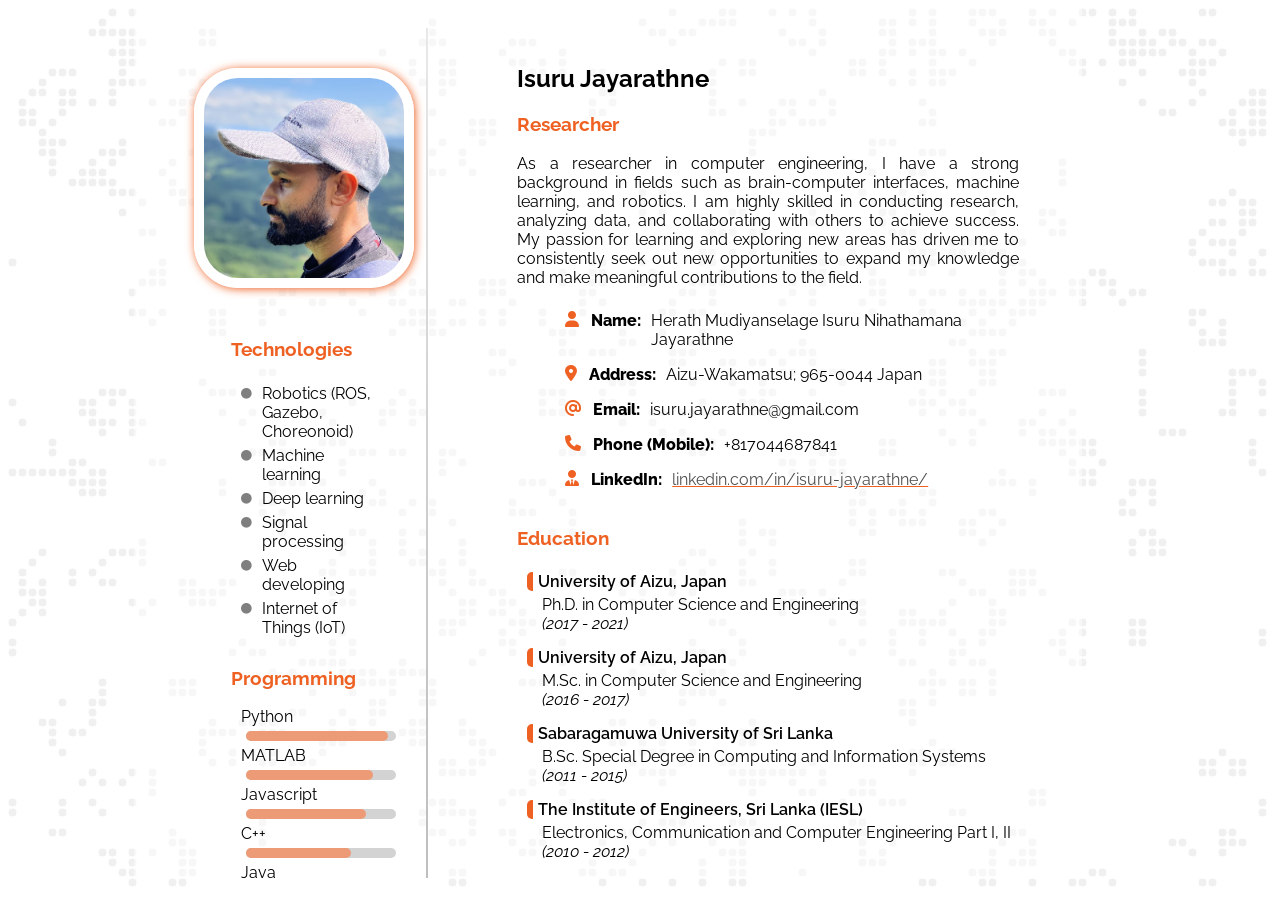
==== index.html @ 7d5bf8aa "Add files via upload First commit" ====
<!DOCTYPE html>
<html>
<head>
<!-- <script src="https://cdn.tailwindcss.com"></script> -->
<link rel="preconnect" href="https://fonts.googleapis.com">
<link rel="preconnect" href="https://fonts.gstatic.com" crossorigin>
<link href="https://fonts.googleapis.com/css2?family=Raleway&display=swap" rel="stylesheet">
<link rel="stylesheet" type="text/css" href="./css/main.css?<?=filesize('./css/main.css?')">
<link rel="stylesheet" type="text/css" href="https://cdnjs.cloudflare.com/ajax/libs/font-awesome/6.2.1/css/all.min.css">
</head>

<body>
  <div id="container">
  <canvas width=600 height=600 id="gol"></canvas>
    <div id="overlay">

      <!-- Left panel -->
      <div class="main-pane">
        <div class="left-pane">
          <div id="profile-pic">
            <img src="./img/ij.png">
          </div>

          <div class="left-pane-content">
            <div  class="tech-info">
              <h3 class="sub-header">Technologies</h3>
              <ul id="tech-list"></ul>
            </div>
            
            <div  class="prog-info">
              <h3 class="sub-header">Programming</h3>
              <ul id="prog-list"></ul>
            </div>

            <div class="langs-info">
              <h3 class="sub-header">Languages</h3>
              <ul id="lang-list"></ul>
            </div>
            
          </div>         
        </div>

        <!-- Right panel -->
        <div class="right-pane">

          <!-- Top description -->
          <h2 id="title-top"></h2>
          <h3 id="position-top"></h3>
          <p id="desc-top"></p>  

          <!-- Basic information -->
          <div class="basic-info">
            <ul id="basic-records"></ul>
          </div>
          
          <!-- Education information -->
          <div class="edu-info">
            <h3 class="sub-header">Education</h3>
            <ul id="edu-records"></ul>
          </div>

          <!-- Experience information -->
          <div class="exp-info">
            <h3 class="sub-header">Experience</h3>
            <ul id="exp-records"></ul>
          </div>

        </div>

      </div>

    </div>
  </div>
  
  <script src="./js/data.js"></script>
  <script src="./js/main.js"></script>
  <script src="./js/gol.js"></script>

</body>
</html>
---- css/main.css ----
*{
  font-family: 'Raleway', sans-serif;
}

a {
  color: #4f4f4f;
  text-decoration-color: #EE6123;
}

a:hover {
  font-weight: 800;
}

#container {
  position: relative;
}

#container canvas, #overlay {
  position: absolute;
}

#overlay {
  background-color:rgba(255,255,255,0.5); 
  width: 75%;
  height: 90vh;
  overflow-y: auto;
  margin-left: 10%;
  padding-top: 20px;
  padding-bottom: 40px;
  padding-left: auto;
  padding-right: auto;
  /*border-width: 2px;
  border-style: solid;
  border-image: 
    linear-gradient(
      to bottom, 
      rgb(150,150,150), 
      rgba(0, 0, 0, 0)
    ) 1 100%;*/
}

#profile-pic img {
  border-radius: 20%;
  height: 200px; 
  width: 200px; 
  border: solid 10px #fff;
  box-shadow: 1px 1px 10px #EE6123 /*rgb(75, 75, 75);*/
}

#profile-pic {
  padding-top: 40px;
  display: flex;
  justify-content: center;
}

.main-pane {
  display: grid;
  grid-template-columns: 6fr 1fr 13fr;
  gap: 1em;
  margin-left: 5%;
  margin-right: 5%;
}

#overlay::-webkit-scrollbar-track
{
	-webkit-box-shadow: inset 0 0 6px rgba(167, 167, 167, 0.03);
	border-radius: 5px;
	background-color: #F5F5F5;
}

#overlay::-webkit-scrollbar
{
	width: 5px;
	background-color: #F5F5F5;
}

#overlay::-webkit-scrollbar-thumb
{
	border-radius: 5px;
	-webkit-box-shadow: inset 0 0 6px rgba(214, 214, 214, 0.3);
	background-color: rgb(196, 196, 196);
  background-image: -webkit-linear-gradient(top,
											  #e4e4e4 0%,
											  #9d9c9c 50%,
											  #9d9c9c 51%,
											  #e4e4e4 100%);
}

.left-pane {
  border-right: solid 2px #000;
  border-image: 
    radial-gradient(
      /* to bottom,  */
      rgb(150,150,150), 
      rgba(0, 0, 0, 0)
    ) 1 100%;
}

.left-pane-content {
  padding-top: 20px;
  padding-left: 20%;
}

.right-pane {
  grid-column-start: 3;
  padding: 1em;
  /* border: solid 2px #000; */
}

#position-top {
  color: #EE6123;
}

#desc-top {
  text-align: justify;
}

.record {
  list-style: none;
  display: flex;
  padding: 8px;
}

.record i {
  padding-right: 10px;
  color: #EE6123;
}

.record .rec-label {
  font-weight: 800;
  margin-left: 2px;
  margin-right: 10px;
}

.sub-header {
  margin-top: 30px;
  color: #EE6123;
  /* color: #DD6031; */
}

.edu-info ul, .exp-info ul {
  padding-left: 10px;
}

.edu-info li, .exp-info li{
  list-style: none;
  padding-bottom: 10px;
  padding-top: 5px;  
}

.edu-info .rec-inst, .exp-info .rec-inst {
  font-weight: 600;
  border-left: solid 6px #EE6123;
  padding-left: 5px;
  border-radius: 5px;
}

.edu-info .rec-ach, .rec-res {
  padding-left: 15px;
  padding-top: 4px;
  text-align: justify;
}

.edu-info .rec-per, .exp-info .rec-per {
  padding-left: 15px;
  font-style: italic;
}

.exp-info .rec-pos {
  padding-left: 15px;
  color: #EE6123;
}

.langs-info ul, .tech-info ul, .prog-info ul{
  list-style: none;
  padding-left: 10px;
}

.langs-info ul li, .tech-info ul li{
  display: flex;
  padding-top: 5px;
  width: 75%;  
}

.langs-info ul li i, .tech-info ul li i{
  font-size: 8pt;
  margin-right: 10px;
  margin-top: 4px;
  color: #7f7f7f;
}

.langs-info ul li .rec-level {
  margin-top: 1px;
  font-size: smaller;
  margin-left: auto;
  text-align: right;
  color: #EE6123;
}

.prog-info .p-bar{
  margin: 5px;
  height: 10px;
  width: 150px;
  background-color: #d3d3d3;
  border-radius: 5px;
}

.prog-info .progress{
  height: 10px;
  background-color: #ed9a76;
  border-radius: 5px;
}
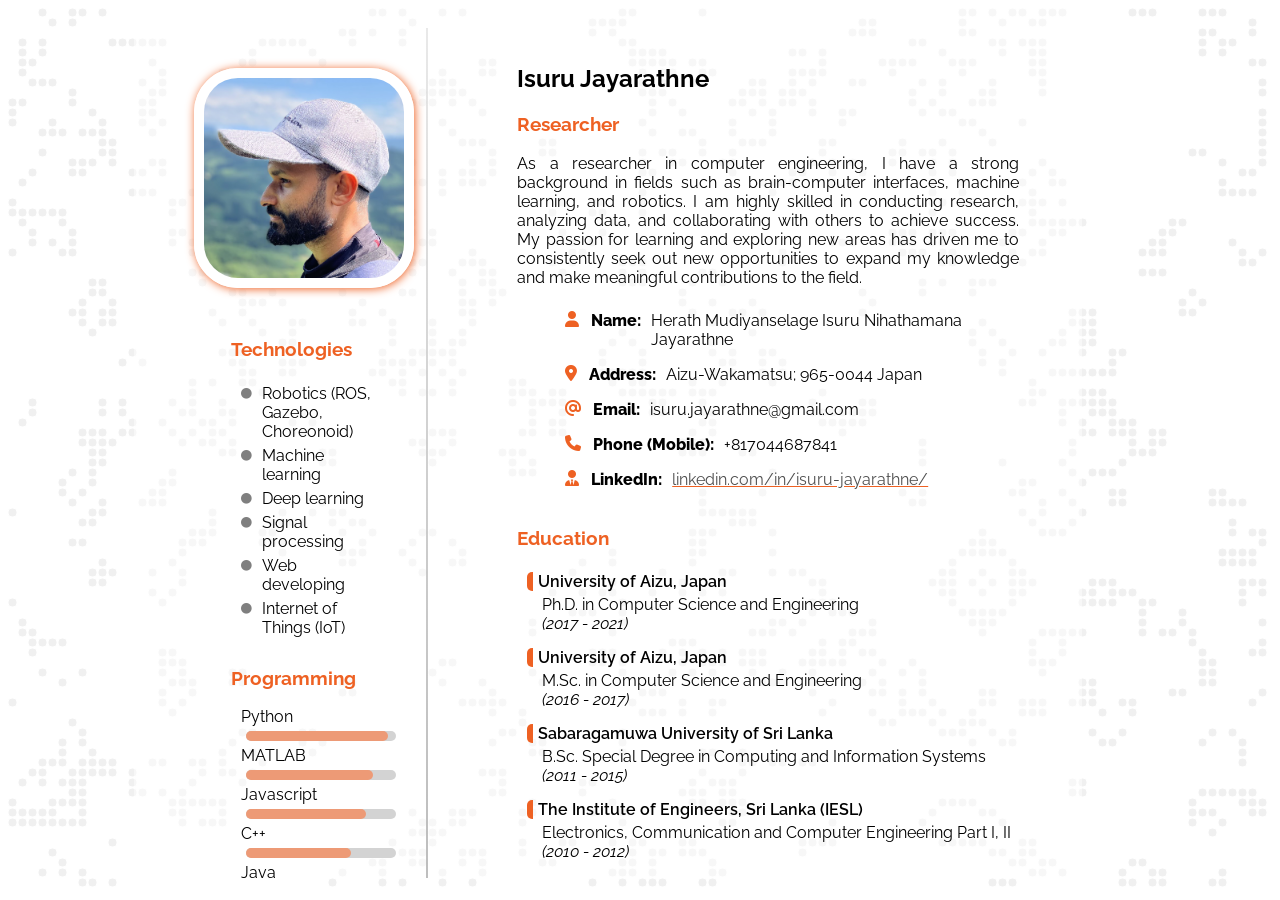
==== commit 5409ed77: "favicon code added" ====
--- a/index.html
+++ b/index.html
@@ -7,6 +7,7 @@
 <link href="https://fonts.googleapis.com/css2?family=Raleway&display=swap" rel="stylesheet">
 <link rel="stylesheet" type="text/css" href="./css/main.css?<?=filesize('./css/main.css?')">
 <link rel="stylesheet" type="text/css" href="https://cdnjs.cloudflare.com/ajax/libs/font-awesome/6.2.1/css/all.min.css">
+<link rel="icon" type="image/x-icon" href="./img/favicon.png">
 </head>
 
 <body>
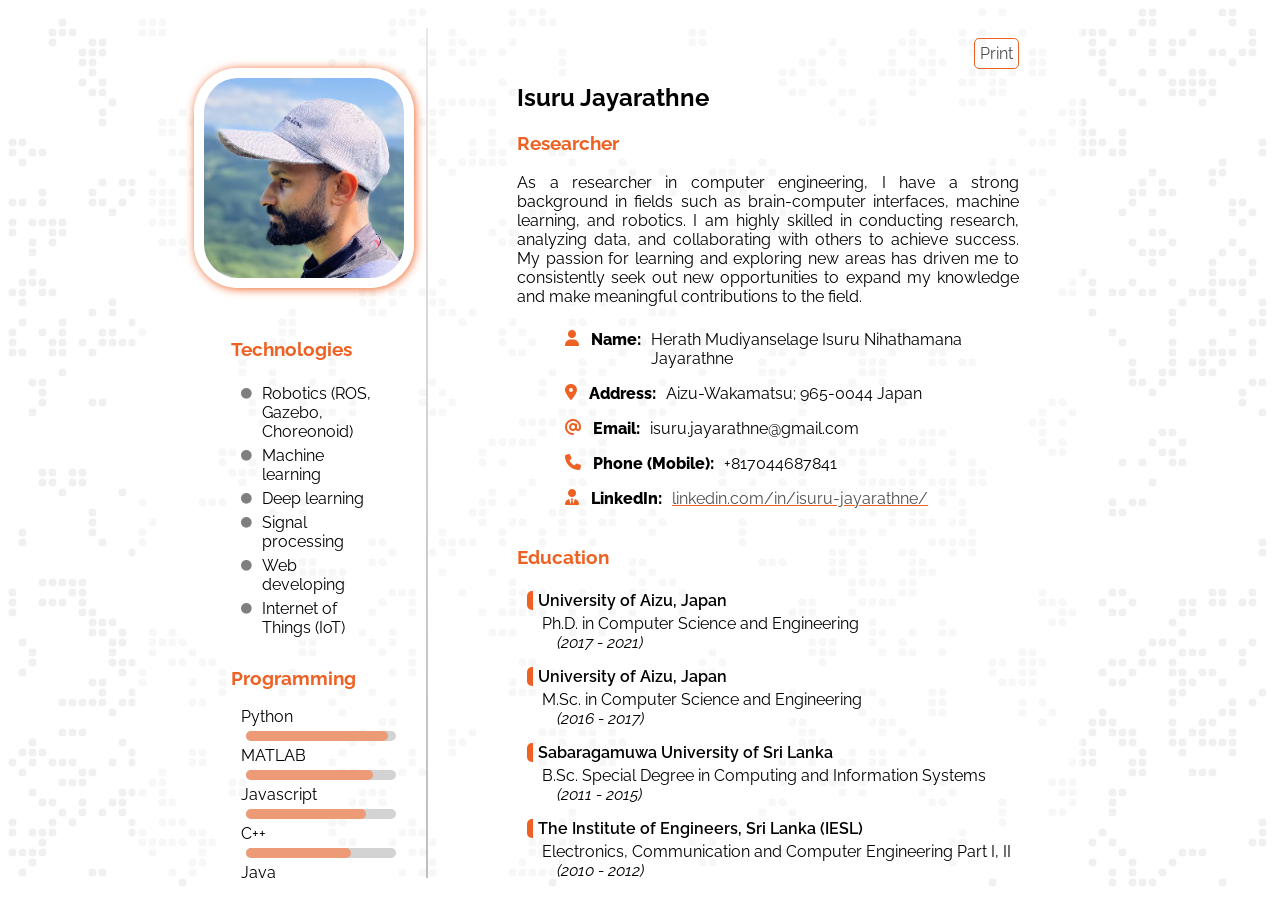
==== commit fb9d8e98: "printable css has been updated" ====
--- a/index.html
+++ b/index.html
@@ -6,6 +6,7 @@
 <link rel="preconnect" href="https://fonts.gstatic.com" crossorigin>
 <link href="https://fonts.googleapis.com/css2?family=Raleway&display=swap" rel="stylesheet">
 <link rel="stylesheet" type="text/css" href="./css/main.css?<?=filesize('./css/main.css?')">
+<link rel="stylesheet" type="text/css" href="./css/print_page.css">
 <link rel="stylesheet" type="text/css" href="https://cdnjs.cloudflare.com/ajax/libs/font-awesome/6.2.1/css/all.min.css">
 <link rel="icon" type="image/x-icon" href="./img/favicon.png">
 </head>
@@ -14,12 +15,13 @@
   <div id="container">
   <canvas width=600 height=600 id="gol"></canvas>
     <div id="overlay">
-
+    
       <!-- Left panel -->
       <div class="main-pane">
         <div class="left-pane">
           <div id="profile-pic">
-            <img src="./img/ij.png">
+            <img id="web-pic" src="./img/ij.png">
+            <img id="print-pic" src="./img/p_pic.png" style="display: none;">
           </div>
 
           <div class="left-pane-content">
@@ -43,7 +45,9 @@
 
         <!-- Right panel -->
         <div class="right-pane">
-
+          <div class="print-btn">
+            <a href="" onclick="window.print()">Print</a> 
+          </div>
           <!-- Top description -->
           <h2 id="title-top"></h2>
           <h3 id="position-top"></h3>
--- a/css/main.css
+++ b/css/main.css
@@ -29,14 +29,6 @@
   padding-bottom: 40px;
   padding-left: auto;
   padding-right: auto;
-  /*border-width: 2px;
-  border-style: solid;
-  border-image: 
-    linear-gradient(
-      to bottom, 
-      rgb(150,150,150), 
-      rgba(0, 0, 0, 0)
-    ) 1 100%;*/
 }
 
 #profile-pic img {
@@ -107,6 +99,17 @@
   /* border: solid 2px #000; */
 }
 
+.print-btn {
+  text-align: right;
+}
+
+.print-btn a {
+  text-decoration: none;
+  padding: 5px;
+  border: solid 1px #EE6123;
+  border-radius: 5px;
+}
+
 #position-top {
   color: #EE6123;
 }
@@ -162,8 +165,12 @@
 }
 
 .edu-info .rec-per, .exp-info .rec-per {
-  padding-left: 15px;
+  padding-left: 30px;
   font-style: italic;
+}
+
+.exp-info .rec-techs {
+  padding-left: 30px;
 }
 
 .exp-info .rec-pos {
@@ -209,4 +216,111 @@
   height: 10px;
   background-color: #ed9a76;
   border-radius: 5px;
+}
+
+@media print {
+  @page { margin: 0; }
+  body { margin: 0cm; }
+
+  *{
+      font-family: 'Times New Roman', Times, serif;
+      font-size: 11pt;
+  }
+
+  #gol {
+      display: none;
+  }
+
+  .right-pane h3 {
+    margin-top: -10px; 
+    margin-bottom: -15px;
+  } 
+
+  .rec-res {
+    display: none;
+  }
+
+  #web-pic {
+    display: none;
+  }
+
+  #print-pic {
+    display: block !important;
+  }
+
+  #profile-pic img {
+    border-width: 0px;
+    height: 200px !important; 
+    width: 150px !important;
+    box-shadow: none;
+    border-radius: 5%;
+  }  
+
+  #overlay {
+    width: 100%;
+    margin-left: 0%;
+  }
+
+  .main-pane {
+    display: grid;
+    grid-template-columns: 2fr 3fr;
+    gap: 1em;
+  }
+
+  .print-btn {
+    display: none;
+  }
+
+  #desc-top {
+    margin-bottom: -10px;
+    font-size: smaller;
+  }
+
+  .left-pane {
+    border-right: solid 2px rgb(171, 171, 171);
+  }
+
+  .left-pane-content {
+    padding-top: 20px;
+  }
+
+  .left-pane-content i {
+    display: none;
+  }
+
+  .langs-info ul, .tech-info ul, .prog-info ul {
+    list-style: disc;
+  }
+
+  .record {
+    list-style: none;
+    display: flex;
+    padding: 2px;
+  }
+  .prog-list .p_bar {
+    display: none;
+  }
+
+  .langs-info ul li, .tech-info ul li{
+    display: list-item;
+    padding-top: 5px;
+    width: 100%;  
+  }
+
+  .langs-info ul li .rec-level {
+    margin-top: 1px;
+    font-size: smaller;
+    margin-left: auto;
+    text-align: left;
+    color: #7d7d7d;
+  }
+
+  .edu-info li, .exp-info li{
+    list-style: none;
+    padding-bottom: 2px;
+  }
+
+  .rec-techs {
+    font-size: smaller;
+  }
 }
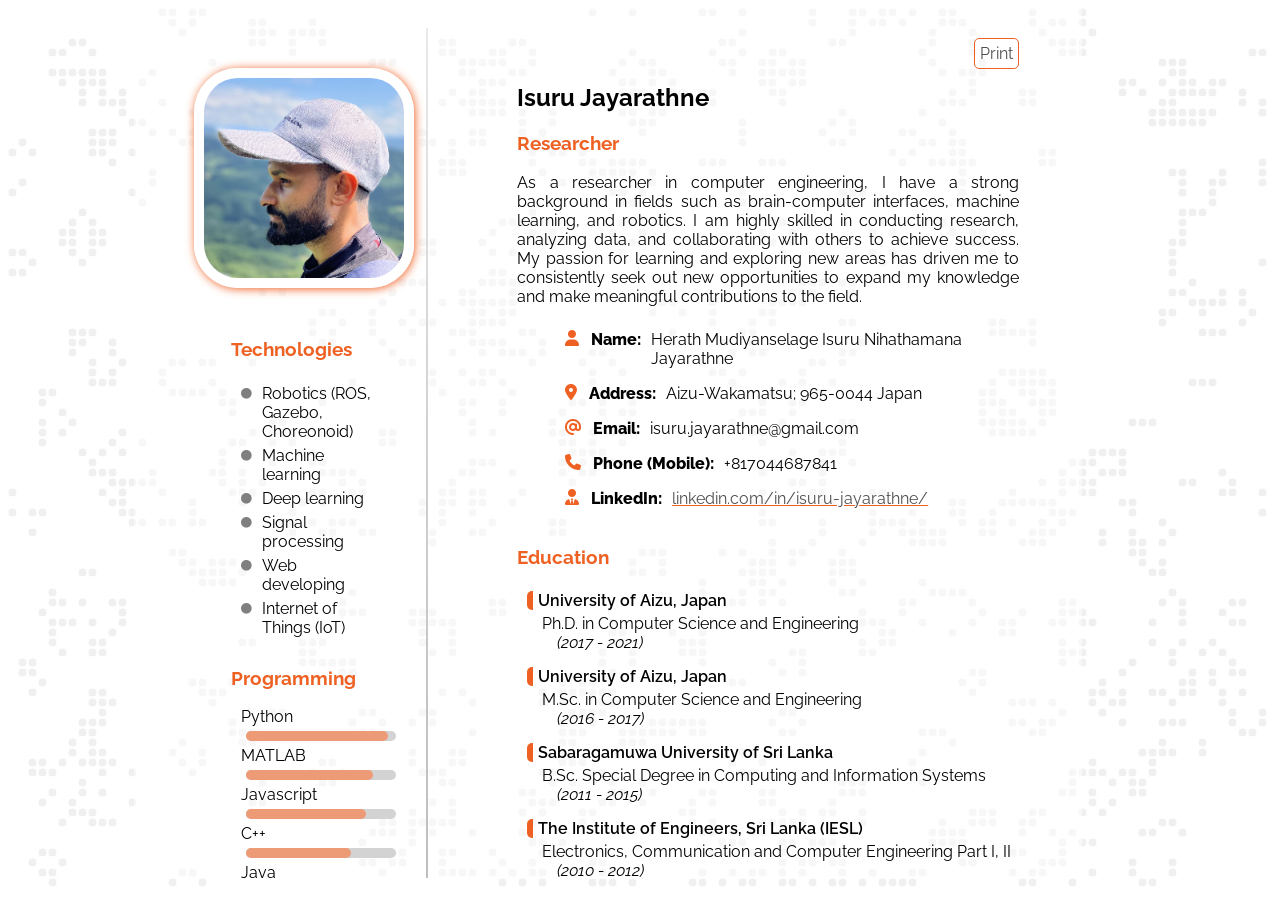
==== commit a0851a4d: "Update index.html" ====
--- a/index.html
+++ b/index.html
@@ -1,6 +1,7 @@
 <!DOCTYPE html>
 <html>
 <head>
+<title>Isuru Jayarathne [Profile]</title>
 <!-- <script src="https://cdn.tailwindcss.com"></script> -->
 <link rel="preconnect" href="https://fonts.googleapis.com">
 <link rel="preconnect" href="https://fonts.gstatic.com" crossorigin>
--- a/css/main.css
+++ b/css/main.css
@@ -273,11 +273,11 @@
 
   #desc-top {
     margin-bottom: -10px;
-    font-size: smaller;
+    /*font-size: smaller;*/
   }
 
   .left-pane {
-    border-right: solid 2px rgb(171, 171, 171);
+    border-right: solid 2px #aaa !important;
   }
 
   .left-pane-content {
@@ -297,8 +297,10 @@
     display: flex;
     padding: 2px;
   }
-  .prog-list .p_bar {
-    display: none;
+	
+  .prog-info .p_bar {
+    height: 0px;
+    display: none !important;
   }
 
   .langs-info ul li, .tech-info ul li{
@@ -323,4 +325,4 @@
   .rec-techs {
     font-size: smaller;
   }
-}+}
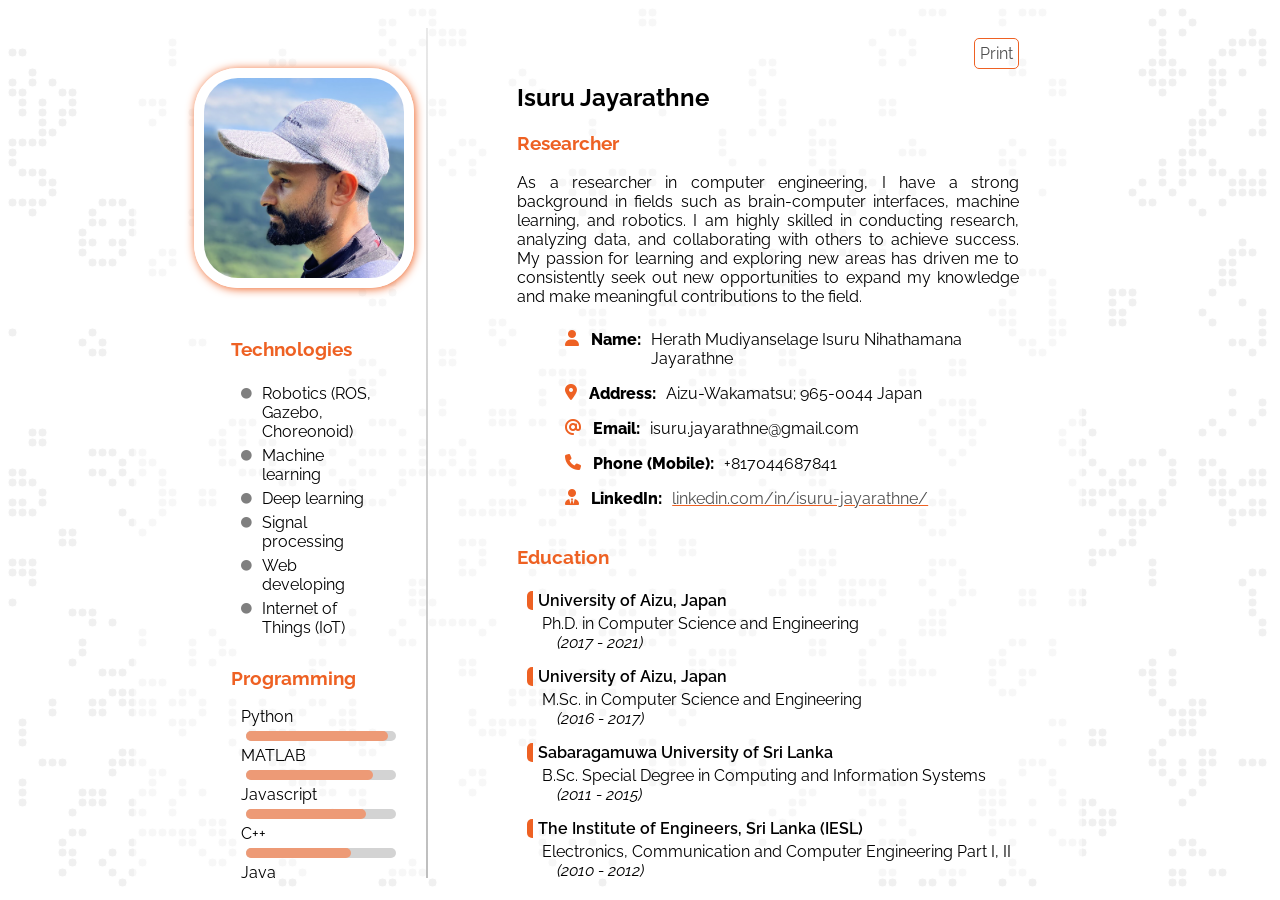
==== commit 4ad4a916: "Update index.html" ====
--- a/index.html
+++ b/index.html
@@ -2,7 +2,6 @@
 <html>
 <head>
 <title>Isuru Jayarathne [Profile]</title>
-<!-- <script src="https://cdn.tailwindcss.com"></script> -->
 <link rel="preconnect" href="https://fonts.googleapis.com">
 <link rel="preconnect" href="https://fonts.gstatic.com" crossorigin>
 <link href="https://fonts.googleapis.com/css2?family=Raleway&display=swap" rel="stylesheet">
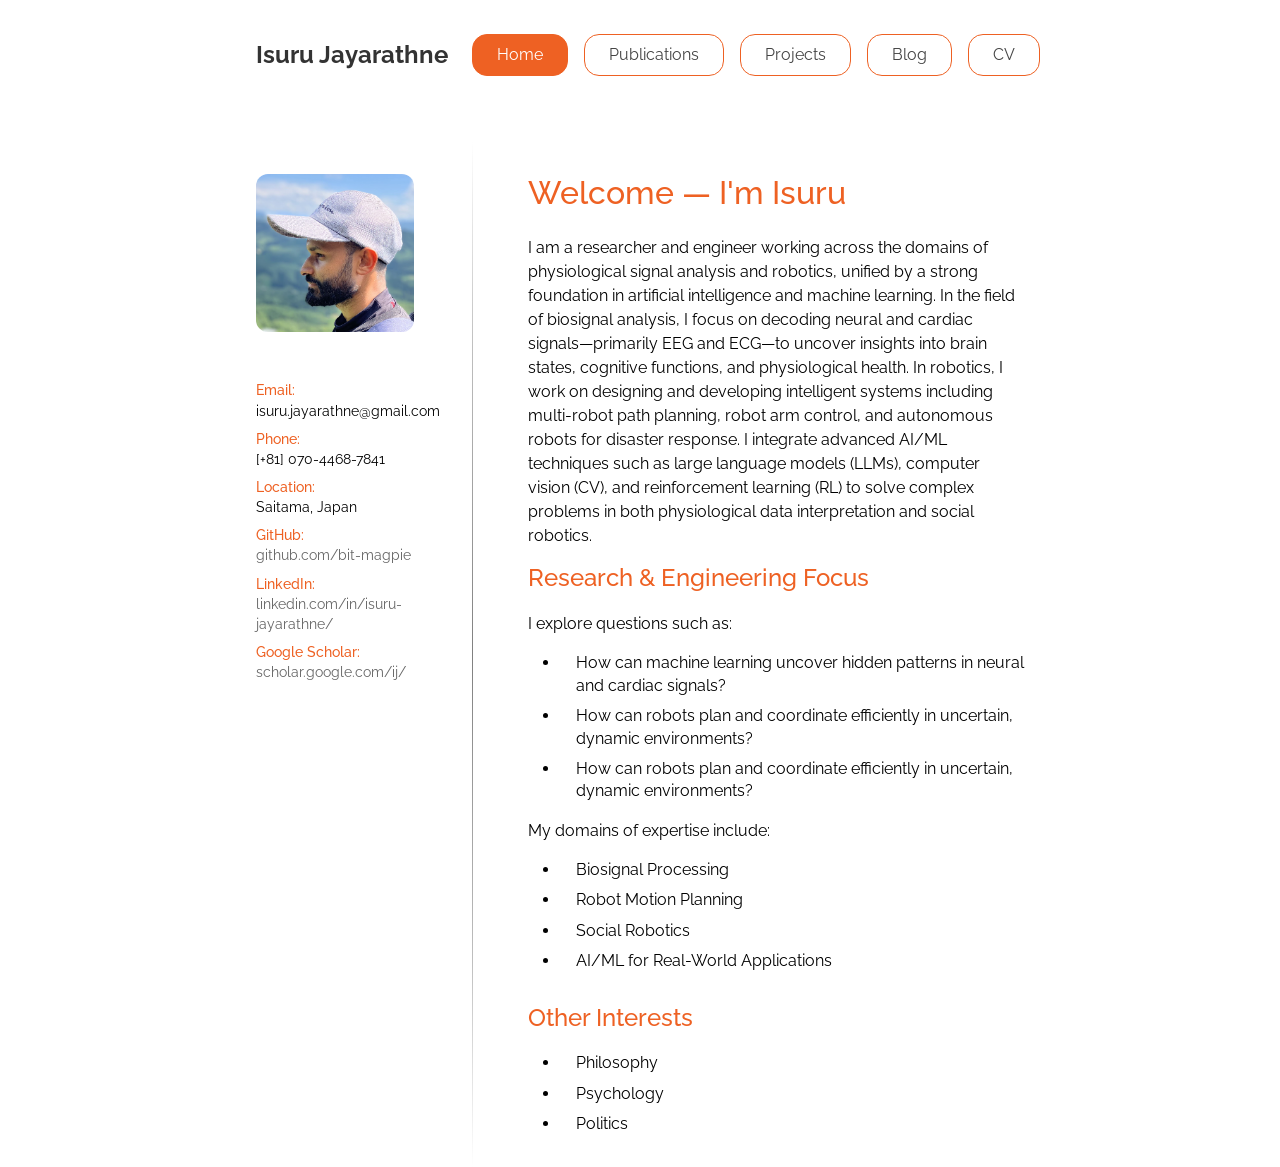
==== commit 06b48011: "updated to new version" ====
--- a/index.html
+++ b/index.html
@@ -1,85 +1,98 @@
 <!DOCTYPE html>
-<html>
+<html lang="en">
 <head>
-<title>Isuru Jayarathne [Profile]</title>
-<link rel="preconnect" href="https://fonts.googleapis.com">
-<link rel="preconnect" href="https://fonts.gstatic.com" crossorigin>
-<link href="https://fonts.googleapis.com/css2?family=Raleway&display=swap" rel="stylesheet">
-<link rel="stylesheet" type="text/css" href="./css/main.css?<?=filesize('./css/main.css?')">
-<link rel="stylesheet" type="text/css" href="./css/print_page.css">
-<link rel="stylesheet" type="text/css" href="https://cdnjs.cloudflare.com/ajax/libs/font-awesome/6.2.1/css/all.min.css">
-<link rel="icon" type="image/x-icon" href="./img/favicon.png">
+    <meta charset="UTF-8">
+    <meta name="viewport" content="width=device-width, initial-scale=1.0">
+    <title>My Personal Website</title>
+    <!-- Bootstrap CSS -->
+    <link href="https://cdn.jsdelivr.net/npm/bootstrap@5.3.0-alpha1/dist/css/bootstrap.min.css" rel="stylesheet">
+    <!-- Google Font -->
+    <link href="https://fonts.googleapis.com/css2?family=Raleway:wght@400;700&display=swap" rel="stylesheet">
+    <link href="css/styles.css" rel="stylesheet">
 </head>
+<body>
+    <div class="main-container">
+        <nav class="navbar navbar-expand-lg">
+            <div class="container-fluid px-0">
+                <a class="navbar-brand" href="index.html">Isuru Jayarathne</a>
+                <button class="navbar-toggler" type="button" data-bs-toggle="collapse" data-bs-target="#navbarNav">
+                    <span class="navbar-toggler-icon"></span>
+                </button>
+                <div class="collapse navbar-collapse" id="navbarNav">
+                    <ul class="navbar-nav ms-auto">
+                        <li class="nav-item">
+                            <a class="nav-link active" href="index.html">Home</a>
+                        </li>
+                        <li class="nav-item">
+                            <a class="nav-link" href="publications.html">Publications</a>
+                        </li>
+                        <li class="nav-item">
+                            <a class="nav-link" href="projects.html">Projects</a>
+                        </li>
+                        <li class="nav-item">
+                            <a class="nav-link" href="blog.html">Blog</a>
+                        </li>
+                        <li class="nav-item">
+                            <a class="nav-link" href="cv.html">CV</a>
+                        </li>
+                    </ul>
+                </div>
+            </div>
+        </nav>
 
-<body>
-  <div id="container">
-  <canvas width=600 height=600 id="gol"></canvas>
-    <div id="overlay">
-    
-      <!-- Left panel -->
-      <div class="main-pane">
-        <div class="left-pane">
-          <div id="profile-pic">
-            <img id="web-pic" src="./img/ij.png">
-            <img id="print-pic" src="./img/p_pic.png" style="display: none;">
-          </div>
-
-          <div class="left-pane-content">
-            <div  class="tech-info">
-              <h3 class="sub-header">Technologies</h3>
-              <ul id="tech-list"></ul>
-            </div>
-            
-            <div  class="prog-info">
-              <h3 class="sub-header">Programming</h3>
-              <ul id="prog-list"></ul>
+        <div class="home-container">
+            <div class="home-left-column">
+                <img src="img/ij.png" alt="Isuru Jayarathne" class="profile-image-home">
+                <div class="contact-info">
+                    <p><strong>Email:</strong><br>isuru.jayarathne@gmail.com</p>
+                    <p><strong>Phone:</strong><br>[+81] 070-4468-7841</p>
+                    <p><strong>Location:</strong><br>Saitama, Japan</p>
+                    <p><strong>GitHub:</strong><br><a href="https://github.com/bit-magpie">github.com/bit-magpie</a>                    
+                    <p><strong>LinkedIn:</strong><br><a href="https://linkedin.com/in/isuru-jayarathne/">linkedin.com/in/isuru-jayarathne/</a></p>
+                    <p><strong>Google Scholar:</strong><br><a href="https://scholar.google.com/citations?user=3k1-3wUAAAAJ&hl=en">scholar.google.com/ij/</a></p>
+                </div>
             </div>
 
-            <div class="langs-info">
-              <h3 class="sub-header">Languages</h3>
-              <ul id="lang-list"></ul>
+            <div class="gradient-separator"></div>
+
+            <div class="home-right-column">
+                <h1>Welcome — I'm Isuru</h1>
+                <p> 
+                    I am a researcher and engineer working across the domains of physiological signal analysis and robotics, unified by a strong foundation in artificial intelligence and machine learning.
+                    In the field of biosignal analysis, I focus on decoding neural and cardiac signals—primarily EEG and ECG—to uncover insights into brain states, cognitive functions, and physiological health.
+                    In robotics, I work on designing and developing intelligent systems including multi-robot path planning, robot arm control, and autonomous robots for disaster response.
+                    I integrate advanced AI/ML techniques such as large language models (LLMs), computer vision (CV), and reinforcement learning (RL) to solve complex problems in both physiological data interpretation and social robotics.
+                </p>
+
+                <div class="home-section">
+                    <h2>Research & Engineering Focus</h2>
+                    <p>I explore questions such as:</p>
+                    <ul class="home-list">
+                        <li>How can machine learning uncover hidden patterns in neural and cardiac signals?</li>
+                        <li>How can robots plan and coordinate efficiently in uncertain, dynamic environments?</li>
+                        <li>How can robots plan and coordinate efficiently in uncertain, dynamic environments?</li>
+                    </ul>
+
+                    <p>My domains of expertise include:</p>
+                    <ul class="home-list">
+                        <li>Biosignal Processing</li>
+                        <li>Robot Motion Planning</li>
+                        <li>Social Robotics</li>
+                        <li>AI/ML for Real-World Applications</li>
+                    </ul>
+                </div>
+                <div class="home-section">
+                    <h2>Other Interests</h2>
+                    <ul class="home-list">
+                        <li>Philosophy</li>
+                        <li>Psychology</li>
+                        <li>Politics</li>
+                    </ul>
+                </div>
             </div>
-            
-          </div>         
         </div>
-
-        <!-- Right panel -->
-        <div class="right-pane">
-          <div class="print-btn">
-            <a href="" onclick="window.print()">Print</a> 
-          </div>
-          <!-- Top description -->
-          <h2 id="title-top"></h2>
-          <h3 id="position-top"></h3>
-          <p id="desc-top"></p>  
-
-          <!-- Basic information -->
-          <div class="basic-info">
-            <ul id="basic-records"></ul>
-          </div>
-          
-          <!-- Education information -->
-          <div class="edu-info">
-            <h3 class="sub-header">Education</h3>
-            <ul id="edu-records"></ul>
-          </div>
-
-          <!-- Experience information -->
-          <div class="exp-info">
-            <h3 class="sub-header">Experience</h3>
-            <ul id="exp-records"></ul>
-          </div>
-
-        </div>
-
-      </div>
-
     </div>
-  </div>
-  
-  <script src="./js/data.js"></script>
-  <script src="./js/main.js"></script>
-  <script src="./js/gol.js"></script>
-
+    <!-- Bootstrap JS -->
+    <script src="https://cdn.jsdelivr.net/npm/bootstrap@5.3.0-alpha1/dist/js/bootstrap.bundle.min.js"></script>
 </body>
-</html>
+</html>
--- a/css/styles.css
+++ b/css/styles.css
@@ -0,0 +1,313 @@
+body {
+    font-family: 'Raleway', sans-serif;
+    background-color: white;
+    color: black;
+}
+
+.main-container {
+    width: 60%;
+    margin: 0 auto;
+}
+
+.navbar {
+    padding: 2rem 0 1rem 0;  /* Increased top padding to 2rem */
+}
+
+/* Update navigation link colors */
+.nav-link {
+    color: #444 !important;  /* darker gray for normal state */
+    margin: 0 0.5rem;
+    border: 1px solid #EE6123;
+    border-radius: 15px;
+    padding: 0.5rem 1.5rem !important;
+    transition: all 0.3s ease;
+}
+
+.nav-link:hover,
+.nav-link.active {
+    background-color: #EE6123;
+    color: white !important;
+}
+
+.navbar-brand {
+    color: #333 !important;
+    font-weight: bold;
+    font-size: 1.5rem;
+}
+
+h1 {
+    font-size: 2rem;
+    color: #EE6123;
+    margin-bottom: 1.5rem;
+}
+
+h2 {
+    font-size: 1.5rem;
+    color: #EE6123;
+    margin-bottom: 1.2rem;
+}
+
+h3 {
+    font-size: 1.2rem;
+    color: #EE6123;
+    margin-bottom: 1rem;
+}
+
+.section {
+    margin: 2rem 0;
+    padding: 2rem 0;
+}
+
+.project-card {
+    border: 1px solid #ddd;
+    border-radius: 8px;
+    padding: 1.5rem;
+    margin-bottom: 2rem;
+    transition: all 0.3s ease;
+}
+
+.project-card:hover {
+    box-shadow: 0 5px 15px rgba(238, 97, 35, 0.2);
+}
+
+.blog-post {
+    margin-bottom: 2rem;
+    padding-bottom: 2rem;
+    border-bottom: 1px solid #ddd;
+}
+
+.blog-date {
+    color: #666;
+    font-size: 0.9rem;
+}
+
+.cv-section {
+    margin-bottom: 2.5rem;
+}
+
+.cv-item {
+    margin-bottom: 1.5rem;
+}
+
+.cv-year {
+    color: #EE6123;
+    font-weight: bold;
+}
+
+/* CV Page Specific Styles */
+.cv-container {
+    display: flex;
+    gap: 3rem;  /* Increased gap between columns */
+    margin-top: 2rem;
+}
+
+.cv-left-column {
+    width: 20%;
+}
+
+.cv-right-column {
+    width: 80%;
+}
+
+.profile-image {
+    width: 100%;
+    border-radius: 8px;
+    margin-bottom: 2rem;
+}
+
+.left-section {
+    margin-bottom: 2rem;
+}
+
+.left-section h3 {
+    font-size: 1.1rem;
+    border-bottom: 2px solid #EE6123;
+    padding-bottom: 0.5rem;
+    margin-bottom: 1rem;
+}
+
+.left-section ul {
+    list-style: none;
+    padding-left: 0;
+}
+
+.left-section li {
+    margin-bottom: 0.3rem;  /* Reduced space between items in left column */
+    font-size: 0.9rem;
+    position: relative;
+    padding-left: 1.2rem;
+    line-height: 1.4;
+}
+
+.left-section li::before {
+    content: "•";
+    position: absolute;
+    left: 0;
+    color: #666;  /* gray color */
+    font-size: 1.2em;  /* bigger circles */
+    line-height: 1;  /* adjust line height for vertical alignment */
+    top: 1px;  /* fine-tune vertical position */
+}
+
+/* Right column content indentation */
+.cv-section > p, 
+.cv-section > ul,
+.cv-item {
+    margin-left: 1.5rem;
+}
+
+/* Update bullet points in CV lists */
+.cv-item ul {
+    list-style: none;  /* remove default bullets */
+    padding-left: 1.2rem;  /* adjust padding */
+}
+
+.cv-item ul li {
+    position: relative;
+    padding-left: 1rem;
+}
+
+.cv-item ul li::before {
+    content: "•";
+    position: absolute;
+    left: -1rem;
+    color: #666;
+    font-size: 1.2em;
+    line-height: 1;
+    top: 1px;
+}
+
+/* Keep headings aligned to the left */
+.cv-section h2,
+.cv-item h3 {
+    margin-left: 0;
+}
+
+/* Adjust line spacing in sections */
+.cv-section p {
+    margin-bottom: 0.5rem;  /* Reduced from default */
+    line-height: 1.4;  /* Tighter line height */
+}
+
+.cv-item p {
+    margin-bottom: 0.3rem;  /* Reduced space between paragraphs within items */
+}
+
+/* Maintain section spacing */
+.cv-section {
+    margin-bottom: 2.5rem;  /* Keep the larger gap between sections */
+}
+
+/* Home page specific styles */
+.home-container {
+    display: flex;
+    gap: 4rem; /* Increased gap between columns and line */
+    margin-top: 3rem; /* Added more top spacing */
+    position: relative;
+}
+
+.home-left-column {
+    width: 25%;
+    padding-right: 1rem;
+    padding-top: 2rem;
+}
+
+.home-right-column {
+    width: 75%;
+    padding-left: 1rem; /* Added padding to shift content away from line */
+    padding-top: 2rem;
+}
+
+.home-section {
+    margin-bottom: 2rem;
+}
+
+.profile-image-home {
+    width: 90%; /* Made image slightly smaller */
+    border-radius: 12px; /* More rounded corners */
+    margin-bottom: 1.5rem;
+}
+
+.contact-info {
+    margin-top: 1.5rem;
+}
+
+.contact-info p {
+    margin-bottom: 0.5rem;
+    font-size: 0.9rem;
+    line-height: 1.4;
+}
+
+.contact-info strong {
+    text-decoration: none;
+    color: #EE6123;
+    font-weight: 500
+}
+
+.contact-info a {
+    color: #666;
+    text-decoration: none;
+    transition: all 0.3s ease;
+}
+
+.contact-info a:hover {
+    color: #666;
+    text-decoration: underline;
+}
+
+.gradient-separator {
+    position: absolute;
+    left: 25%;
+    top: 0;
+    bottom: 0;
+    width: 1px; /* Made the line thinner */
+    background: linear-gradient(180deg, 
+        rgba(255,255,255,1) 0%, 
+        rgba(128,128,128,0.5) 20%, 
+        rgba(128,128,128,1) 50%, /* Changed to gray in the middle */
+        rgba(128,128,128,0.5) 80%, 
+        rgba(255,255,255,1) 100%
+    );
+    margin-left: 1.5rem;
+}
+
+.home-list {
+    list-style: disc;
+    margin-left: 1rem;
+    margin: 1rem 0;
+}
+
+.home-list li {
+    margin-bottom: 0.5rem;
+    padding-left: 1rem;
+    position: relative;
+    line-height: 1.4;
+}
+
+
+/* Publications page styles */
+
+.talks-list,
+.awards-list {
+    list-style: none;
+    padding-left: 0;
+}
+
+.talks-list li,
+.awards-list li {
+    margin-bottom: 0.8rem;
+    padding-left: 1.2rem;
+    position: relative;
+    line-height: 1.5;
+}
+
+.talks-list li::before,
+.awards-list li::before {
+    content: "•";
+    position: absolute;
+    left: 0;
+    color: #666;  /* gray color */
+    font-size: 1.2em;  /* bigger circles */
+    line-height: 1;  /* adjust line height for vertical alignment */
+    top: 1px;  /* fine-tune vertical position */
+}
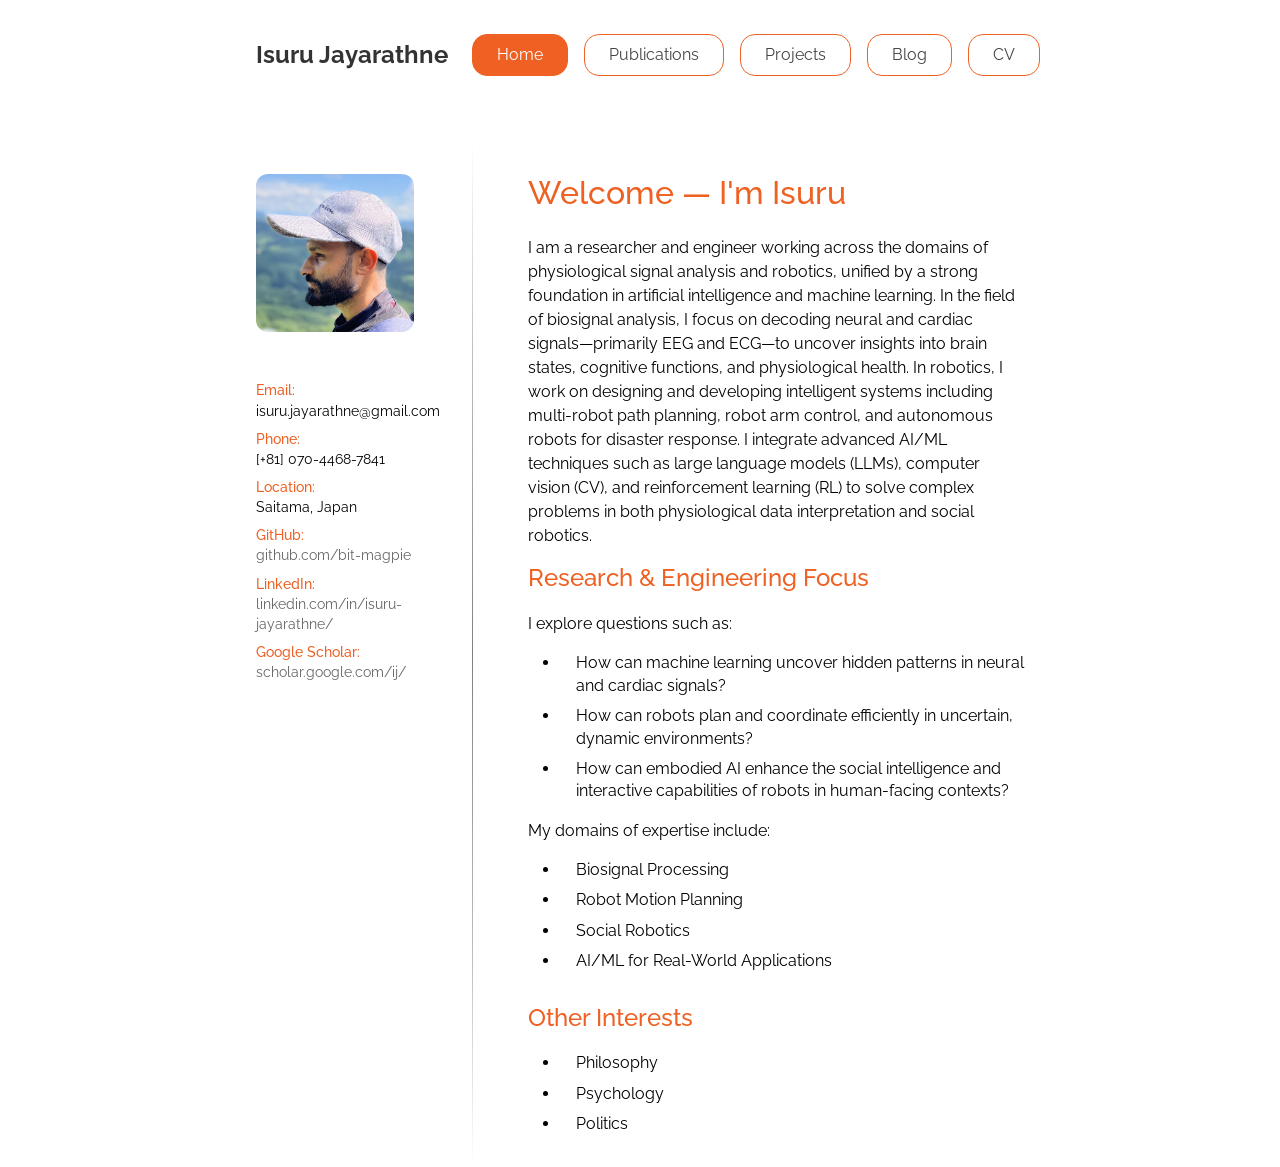
==== commit 68ef3c95: "index page typo fix" ====
--- a/index.html
+++ b/index.html
@@ -70,7 +70,7 @@
                     <ul class="home-list">
                         <li>How can machine learning uncover hidden patterns in neural and cardiac signals?</li>
                         <li>How can robots plan and coordinate efficiently in uncertain, dynamic environments?</li>
-                        <li>How can robots plan and coordinate efficiently in uncertain, dynamic environments?</li>
+                        <li>How can embodied AI enhance the social intelligence and interactive capabilities of robots in human-facing contexts?</li>
                     </ul>
 
                     <p>My domains of expertise include:</p>
--- a/css/styles.css
+++ b/css/styles.css
@@ -61,13 +61,115 @@
 .project-card {
     border: 1px solid #ddd;
     border-radius: 8px;
-    padding: 1.5rem;
-    margin-bottom: 2rem;
     transition: all 0.3s ease;
+    min-height: 250px;
+    display: flex;
+    position: relative;
+    background: #fff;
+    width: 100%;
+    margin: 0 auto;
 }
 
 .project-card:hover {
     box-shadow: 0 5px 15px rgba(238, 97, 35, 0.2);
+}
+
+.project-image-container {
+    width: 350px;
+    min-width: 350px;
+    background-color: #f5f5f5;
+    border-radius: 8px 0 0 8px;
+    overflow: hidden;
+    display: flex;
+    align-items: center;
+    justify-content: center;
+}
+
+.project-image {
+    width: 100%;
+    height: 100%;
+    object-fit: cover;
+}
+
+.project-image-placeholder {
+    font-size: 4rem;
+    color: #ccc;
+}
+
+.project-content-wrapper {
+    flex: 1;
+    padding: 1.5rem;
+    display: flex;
+    flex-direction: column;
+}
+
+.project-card-content {
+    flex: 1;
+    overflow-y: auto;
+    padding-right: 10px;
+    margin-bottom: 1rem;
+}
+
+.project-card-content::-webkit-scrollbar {
+    width: 6px;
+}
+
+.project-card-content::-webkit-scrollbar-track {
+    background: #f1f1f1;
+    border-radius: 3px;
+}
+
+.project-card-content::-webkit-scrollbar-thumb {
+    background: #888;
+    border-radius: 3px;
+}
+
+.project-card-content::-webkit-scrollbar-thumb:hover {
+    background: #555;
+}
+
+.project-link {
+    display: inline-block;
+    padding: 0.5rem 1rem;
+    background-color: #EE6123;
+    color: white;
+    text-decoration: none;
+    border-radius: 4px;
+    transition: background-color 0.2s;
+    position: absolute;
+    bottom: 1.5rem;
+    right: 1.5rem;
+}
+
+.project-link:hover {
+    background-color: #d94d0e;
+    color: white;
+}
+
+.projects-container {
+    display: grid;
+    grid-template-columns: 1fr;
+    gap: 2rem;
+    margin: 2rem auto;
+    max-width: 1000px;
+    padding: 0 10px;
+}
+
+/* Responsive design for smaller screens */
+@media (max-width: 768px) {
+    .projects-container {
+        grid-template-columns: 1fr;
+    }
+
+    .project-card {
+        flex-direction: column;
+    }
+
+    .project-image-container {
+        width: 100%;
+        height: 200px;
+        border-radius: 8px 8px 0 0;
+    }
 }
 
 .blog-post {
@@ -107,6 +209,7 @@
 
 .cv-right-column {
     width: 80%;
+    padding-left: 2rem;
 }
 
 .profile-image {
@@ -284,6 +387,90 @@
     line-height: 1.4;
 }
 
+/* Media query for screens between 1150px and 769px */
+@media (max-width: 1150px) and (min-width: 769px) {
+    .main-container {
+        width: 80%;
+    }
+}
+
+/* Responsive design for smaller screens */
+@media (max-width: 768px) {
+    .main-container {
+        width: 100%;
+        padding: 0 15px;
+    }
+
+    /* Home page responsiveness */
+    .home-container {
+        flex-direction: column;
+        gap: 2rem;
+        margin-top: 2rem;
+    }
+
+    .home-left-column,
+    .home-right-column {
+        width: 100%;
+        padding: 0;
+    }
+
+    .gradient-separator {
+        display: none;
+    }
+
+    .profile-image-home {
+        width: 200px;
+        max-width: 60%;
+        margin: 0 auto 1.5rem;
+        display: block;
+    }
+
+    .contact-info {
+        max-width: 300px;
+        margin: 1.5rem auto;
+        text-align: center;
+    }
+
+    /* Navigation adjustments for mobile */
+    .navbar-collapse {
+        margin-top: 1rem;
+    }
+
+    .navbar-nav {
+        gap: 0.5rem;
+        padding: 0.5rem 0;
+    }
+
+    .nav-link {
+        text-align: center;
+        margin: 0.25rem 0;
+    }
+
+    /* Content spacing adjustments */
+    .home-section {
+        margin-bottom: 2rem;
+        padding: 0;
+    }
+
+    .home-list {
+        padding-left: 1.5rem;
+    }
+
+    /* CV page responsiveness */
+    .cv-container {
+        flex-direction: column;
+        gap: 2rem;
+    }
+
+    .cv-left-column {
+        display: none; /* Hide left column on mobile */
+    }
+
+    .cv-right-column {
+        width: 100%; /* Make right column take full width */
+        padding: 0;
+    }
+}
 
 /* Publications page styles */
 
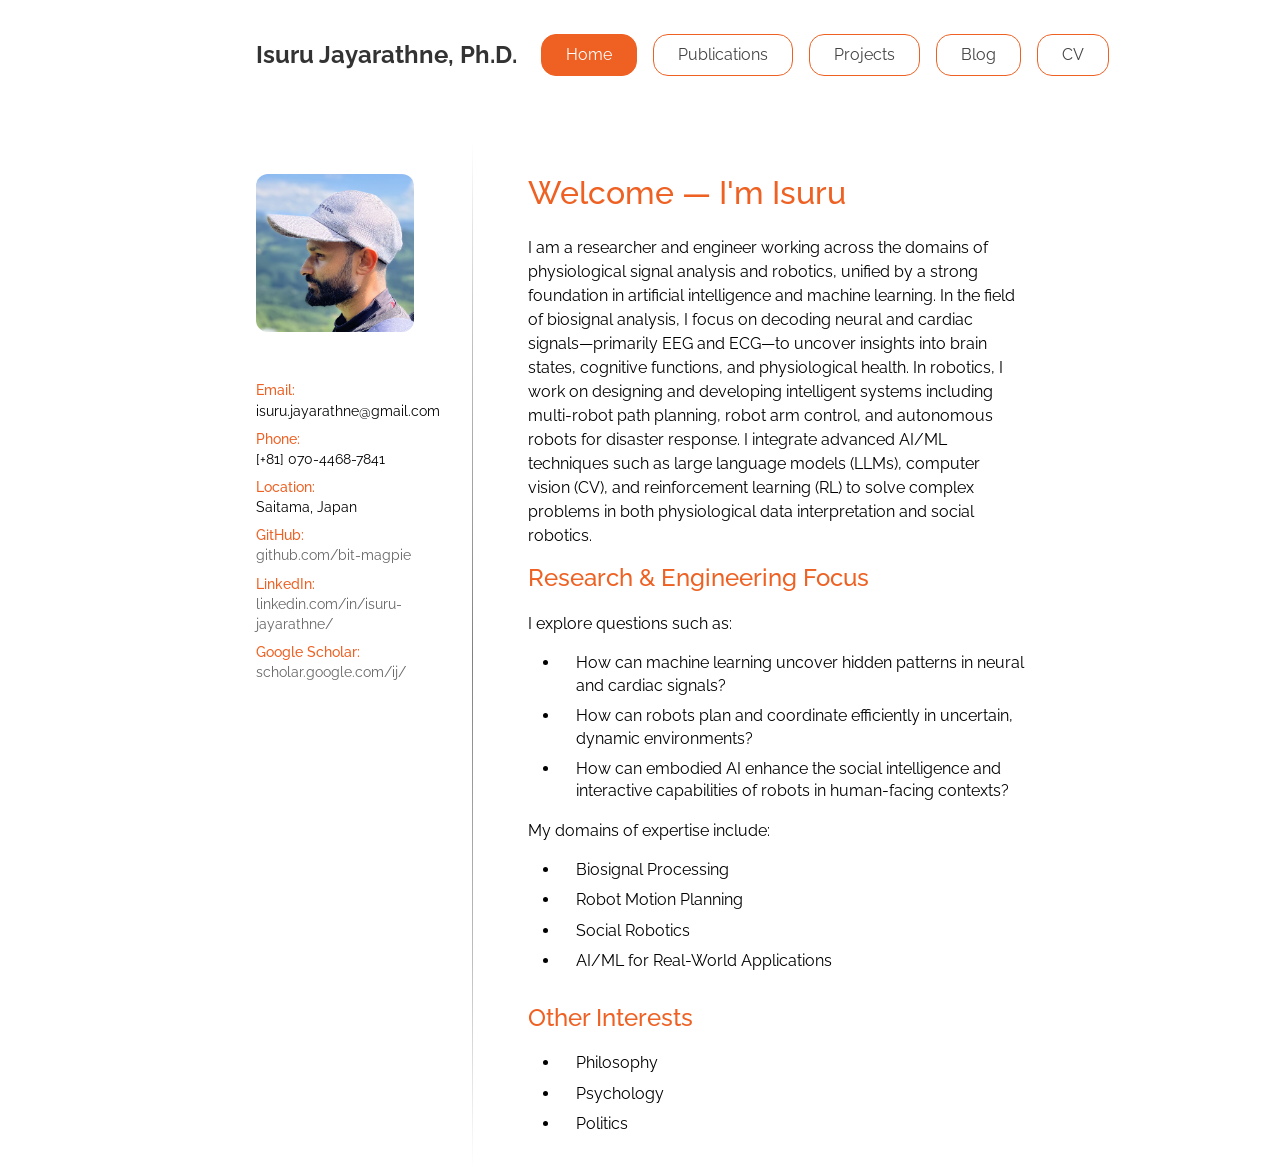
==== commit 24fb57b1: "title updated" ====
--- a/index.html
+++ b/index.html
@@ -14,7 +14,7 @@
     <div class="main-container">
         <nav class="navbar navbar-expand-lg">
             <div class="container-fluid px-0">
-                <a class="navbar-brand" href="index.html">Isuru Jayarathne</a>
+                <a class="navbar-brand" href="index.html">Isuru Jayarathne, Ph.D.</a>
                 <button class="navbar-toggler" type="button" data-bs-toggle="collapse" data-bs-target="#navbarNav">
                     <span class="navbar-toggler-icon"></span>
                 </button>
--- a/css/styles.css
+++ b/css/styles.css
@@ -1,3 +1,4 @@
+/* Base styles */
 body {
     font-family: 'Raleway', sans-serif;
     background-color: white;
@@ -9,13 +10,13 @@
     margin: 0 auto;
 }
 
+/* Navigation styles */
 .navbar {
-    padding: 2rem 0 1rem 0;  /* Increased top padding to 2rem */
-}
-
-/* Update navigation link colors */
+    padding: 2rem 0 1rem 0;
+}
+
 .nav-link {
-    color: #444 !important;  /* darker gray for normal state */
+    color: #444 !important;
     margin: 0 0.5rem;
     border: 1px solid #EE6123;
     border-radius: 15px;
@@ -35,6 +36,7 @@
     font-size: 1.5rem;
 }
 
+/* Common typography */
 h1 {
     font-size: 2rem;
     color: #EE6123;
@@ -58,148 +60,21 @@
     padding: 2rem 0;
 }
 
-.project-card {
-    border: 1px solid #ddd;
-    border-radius: 8px;
+.cv-container a{
+    color: #EE6123;
+    text-decoration: none;
     transition: all 0.3s ease;
-    min-height: 250px;
-    display: flex;
-    position: relative;
-    background: #fff;
-    width: 100%;
-    margin: 0 auto;
-}
-
-.project-card:hover {
-    box-shadow: 0 5px 15px rgba(238, 97, 35, 0.2);
-}
-
-.project-image-container {
-    width: 350px;
-    min-width: 350px;
-    background-color: #f5f5f5;
-    border-radius: 8px 0 0 8px;
-    overflow: hidden;
-    display: flex;
-    align-items: center;
-    justify-content: center;
-}
-
-.project-image {
-    width: 100%;
-    height: 100%;
-    object-fit: cover;
-}
-
-.project-image-placeholder {
-    font-size: 4rem;
-    color: #ccc;
-}
-
-.project-content-wrapper {
-    flex: 1;
-    padding: 1.5rem;
-    display: flex;
-    flex-direction: column;
-}
-
-.project-card-content {
-    flex: 1;
-    overflow-y: auto;
-    padding-right: 10px;
-    margin-bottom: 1rem;
-}
-
-.project-card-content::-webkit-scrollbar {
-    width: 6px;
-}
-
-.project-card-content::-webkit-scrollbar-track {
-    background: #f1f1f1;
-    border-radius: 3px;
-}
-
-.project-card-content::-webkit-scrollbar-thumb {
-    background: #888;
-    border-radius: 3px;
-}
-
-.project-card-content::-webkit-scrollbar-thumb:hover {
-    background: #555;
-}
-
-.project-link {
-    display: inline-block;
-    padding: 0.5rem 1rem;
-    background-color: #EE6123;
-    color: white;
-    text-decoration: none;
-    border-radius: 4px;
-    transition: background-color 0.2s;
-    position: absolute;
-    bottom: 1.5rem;
-    right: 1.5rem;
-}
-
-.project-link:hover {
-    background-color: #d94d0e;
-    color: white;
-}
-
-.projects-container {
-    display: grid;
-    grid-template-columns: 1fr;
-    gap: 2rem;
-    margin: 2rem auto;
-    max-width: 1000px;
-    padding: 0 10px;
-}
-
-/* Responsive design for smaller screens */
-@media (max-width: 768px) {
-    .projects-container {
-        grid-template-columns: 1fr;
-    }
-
-    .project-card {
-        flex-direction: column;
-    }
-
-    .project-image-container {
-        width: 100%;
-        height: 200px;
-        border-radius: 8px 8px 0 0;
-    }
-}
-
-.blog-post {
-    margin-bottom: 2rem;
-    padding-bottom: 2rem;
-    border-bottom: 1px solid #ddd;
-}
-
-.blog-date {
-    color: #666;
-    font-size: 0.9rem;
-}
-
-.cv-section {
-    margin-bottom: 2.5rem;
-}
-
-.cv-item {
-    margin-bottom: 1.5rem;
-}
-
-.cv-year {
-    color: #EE6123;
-    font-weight: bold;
+}
+
+.cv-container a:hover {
+    color: #EE6123;
+    text-decoration: underline;
 }
 
 /* CV Page Specific Styles */
 .cv-container {
     display: flex;
-    gap: 3rem;  /* Increased gap between columns */
+    gap: 3rem;
     margin-top: 2rem;
 }
 
@@ -235,7 +110,7 @@
 }
 
 .left-section li {
-    margin-bottom: 0.3rem;  /* Reduced space between items in left column */
+    margin-bottom: 0.3rem;
     font-size: 0.9rem;
     position: relative;
     padding-left: 1.2rem;
@@ -246,23 +121,34 @@
     content: "•";
     position: absolute;
     left: 0;
-    color: #666;  /* gray color */
-    font-size: 1.2em;  /* bigger circles */
-    line-height: 1;  /* adjust line height for vertical alignment */
-    top: 1px;  /* fine-tune vertical position */
-}
-
-/* Right column content indentation */
+    color: #666;
+    font-size: 1.2em;
+    line-height: 1;
+    top: 1px;
+}
+
+.cv-section {
+    margin-bottom: 2.5rem;
+}
+
+.cv-item {
+    margin-bottom: 1.5rem;
+}
+
+.cv-year {
+    color: #EE6123;
+    font-weight: bold;
+}
+
 .cv-section > p, 
 .cv-section > ul,
 .cv-item {
     margin-left: 1.5rem;
 }
 
-/* Update bullet points in CV lists */
 .cv-item ul {
-    list-style: none;  /* remove default bullets */
-    padding-left: 1.2rem;  /* adjust padding */
+    list-style: none;
+    padding-left: 1.2rem;
 }
 
 .cv-item ul li {
@@ -280,32 +166,25 @@
     top: 1px;
 }
 
-/* Keep headings aligned to the left */
 .cv-section h2,
 .cv-item h3 {
     margin-left: 0;
 }
 
-/* Adjust line spacing in sections */
 .cv-section p {
-    margin-bottom: 0.5rem;  /* Reduced from default */
-    line-height: 1.4;  /* Tighter line height */
+    margin-bottom: 0.5rem;
+    line-height: 1.4;
 }
 
 .cv-item p {
-    margin-bottom: 0.3rem;  /* Reduced space between paragraphs within items */
-}
-
-/* Maintain section spacing */
-.cv-section {
-    margin-bottom: 2.5rem;  /* Keep the larger gap between sections */
+    margin-bottom: 0.3rem;
 }
 
 /* Home page specific styles */
 .home-container {
     display: flex;
-    gap: 4rem; /* Increased gap between columns and line */
-    margin-top: 3rem; /* Added more top spacing */
+    gap: 4rem;
+    margin-top: 3rem;
     position: relative;
 }
 
@@ -317,7 +196,7 @@
 
 .home-right-column {
     width: 75%;
-    padding-left: 1rem; /* Added padding to shift content away from line */
+    padding-left: 1rem;
     padding-top: 2rem;
 }
 
@@ -326,8 +205,8 @@
 }
 
 .profile-image-home {
-    width: 90%; /* Made image slightly smaller */
-    border-radius: 12px; /* More rounded corners */
+    width: 90%;
+    border-radius: 12px;
     margin-bottom: 1.5rem;
 }
 
@@ -344,7 +223,7 @@
 .contact-info strong {
     text-decoration: none;
     color: #EE6123;
-    font-weight: 500
+    font-weight: 500;
 }
 
 .contact-info a {
@@ -363,11 +242,11 @@
     left: 25%;
     top: 0;
     bottom: 0;
-    width: 1px; /* Made the line thinner */
+    width: 1px;
     background: linear-gradient(180deg, 
         rgba(255,255,255,1) 0%, 
         rgba(128,128,128,0.5) 20%, 
-        rgba(128,128,128,1) 50%, /* Changed to gray in the middle */
+        rgba(128,128,128,1) 50%,
         rgba(128,128,128,0.5) 80%, 
         rgba(255,255,255,1) 100%
     );
@@ -387,18 +266,32 @@
     line-height: 1.4;
 }
 
-/* Media query for screens between 1150px and 769px */
+/* Media queries */
 @media (max-width: 1150px) and (min-width: 769px) {
     .main-container {
         width: 80%;
     }
 }
 
-/* Responsive design for smaller screens */
 @media (max-width: 768px) {
     .main-container {
         width: 100%;
         padding: 0 15px;
+    }
+
+    /* Navigation adjustments for mobile */
+    .navbar-collapse {
+        margin-top: 1rem;
+    }
+
+    .navbar-nav {
+        gap: 0.5rem;
+        padding: 0.5rem 0;
+    }
+
+    .nav-link {
+        text-align: center;
+        margin: 0.25rem 0;
     }
 
     /* Home page responsiveness */
@@ -431,31 +324,6 @@
         text-align: center;
     }
 
-    /* Navigation adjustments for mobile */
-    .navbar-collapse {
-        margin-top: 1rem;
-    }
-
-    .navbar-nav {
-        gap: 0.5rem;
-        padding: 0.5rem 0;
-    }
-
-    .nav-link {
-        text-align: center;
-        margin: 0.25rem 0;
-    }
-
-    /* Content spacing adjustments */
-    .home-section {
-        margin-bottom: 2rem;
-        padding: 0;
-    }
-
-    .home-list {
-        padding-left: 1.5rem;
-    }
-
     /* CV page responsiveness */
     .cv-container {
         flex-direction: column;
@@ -463,38 +331,11 @@
     }
 
     .cv-left-column {
-        display: none; /* Hide left column on mobile */
+        display: none;
     }
 
     .cv-right-column {
-        width: 100%; /* Make right column take full width */
+        width: 100%;
         padding: 0;
     }
-}
-
-/* Publications page styles */
-
-.talks-list,
-.awards-list {
-    list-style: none;
-    padding-left: 0;
-}
-
-.talks-list li,
-.awards-list li {
-    margin-bottom: 0.8rem;
-    padding-left: 1.2rem;
-    position: relative;
-    line-height: 1.5;
-}
-
-.talks-list li::before,
-.awards-list li::before {
-    content: "•";
-    position: absolute;
-    left: 0;
-    color: #666;  /* gray color */
-    font-size: 1.2em;  /* bigger circles */
-    line-height: 1;  /* adjust line height for vertical alignment */
-    top: 1px;  /* fine-tune vertical position */
 }
